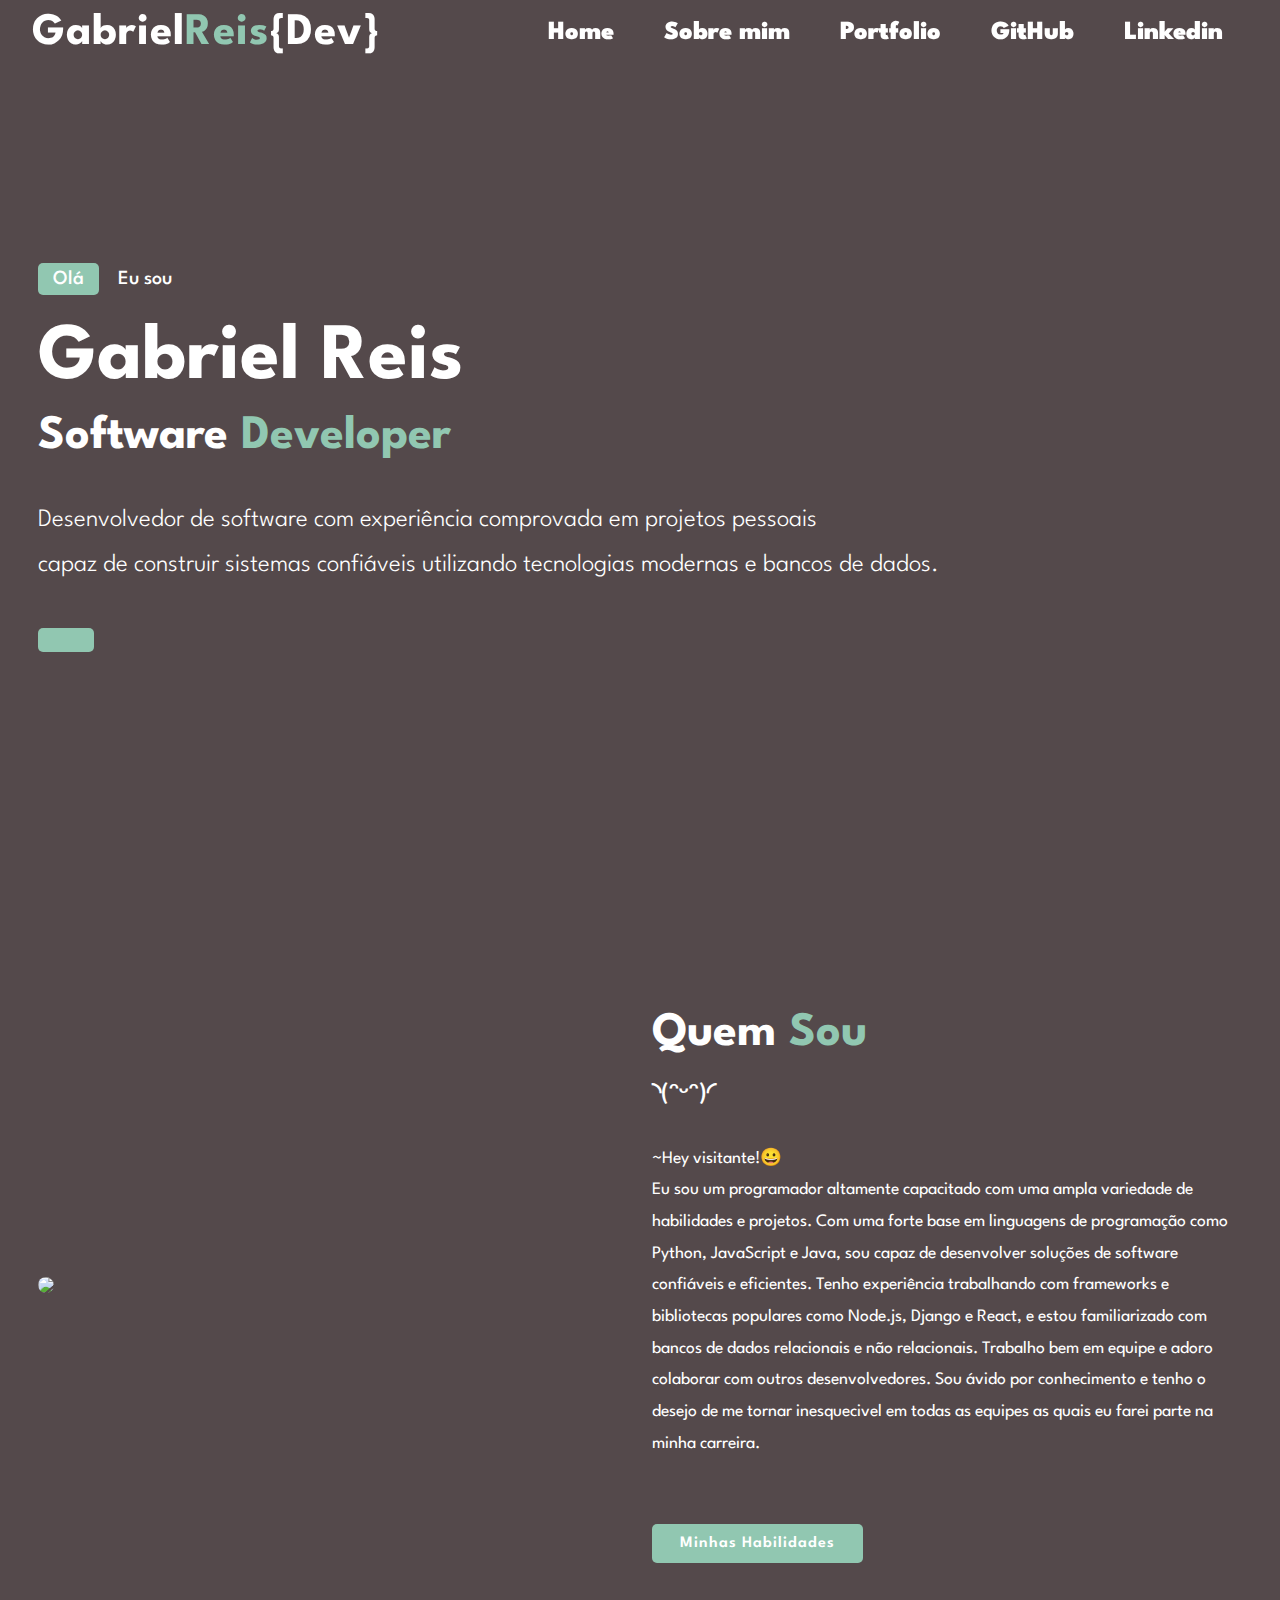
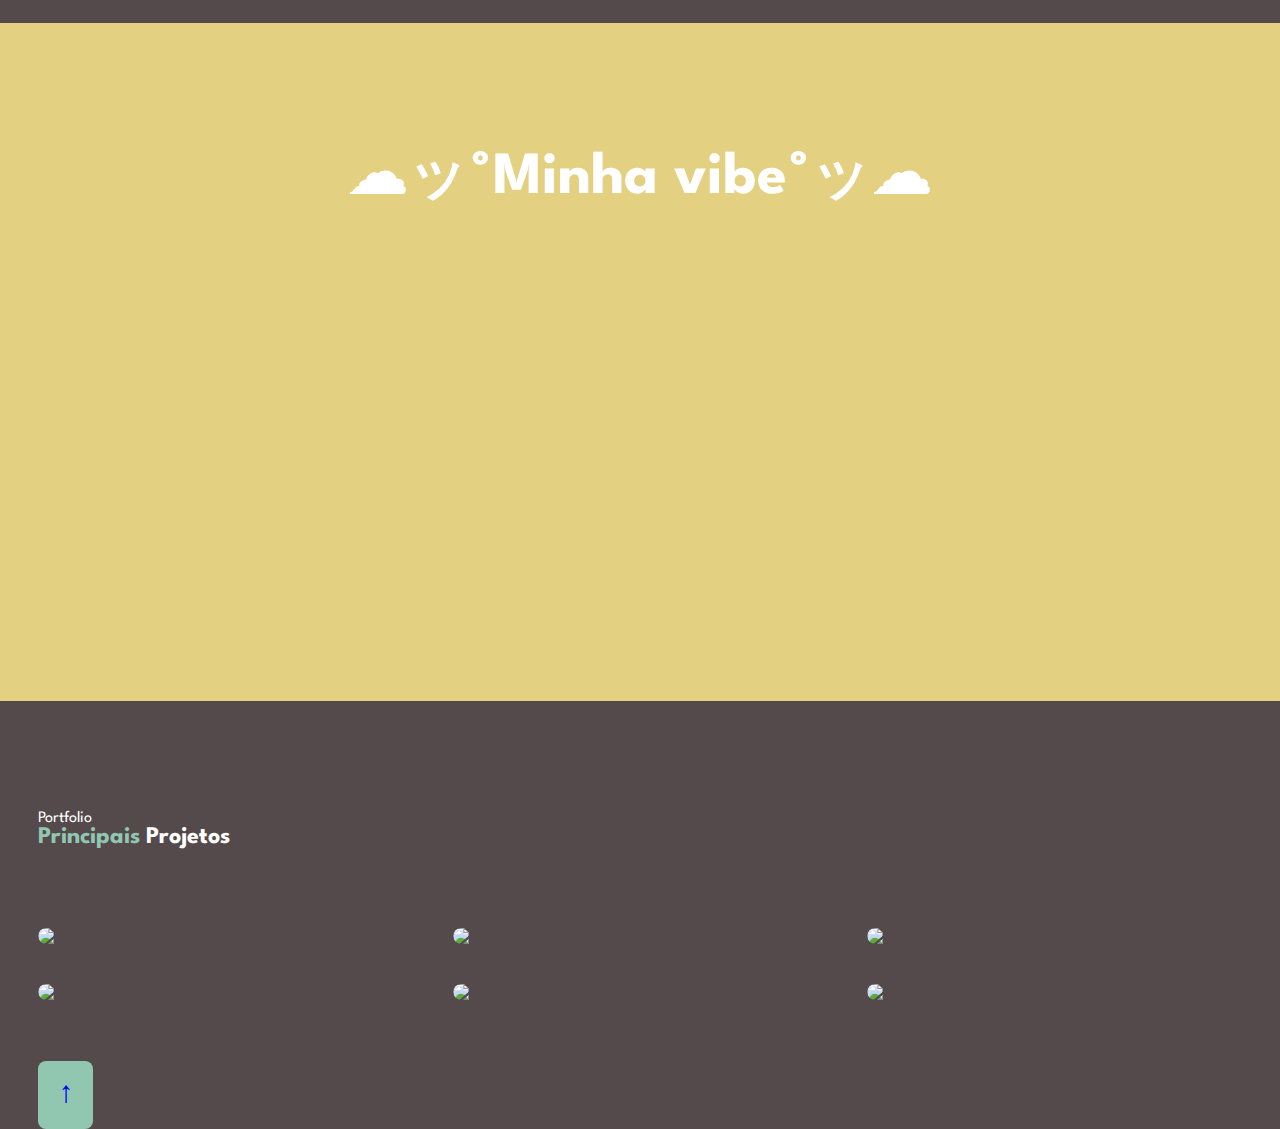
==== index.html @ d87831b2 "Mudança de estilo javascript.html" ====
<!DOCTYPE html>
<html>
<head>
	<meta charset="utf-8">
	<meta name="viewport" content="width=device-width, initial-scale=1">
	<title>Portfolio de Gabriel Reis</title>
	<link rel="stylesheet" type="text/css" href="css/style.css">



</head>
<body>
	<header>
		<a href="#" class="logo">Gabriel<span>Reis</span>{Dev}</a>

		<ul class="navlist">
			<li><a href="#home" class="active">Home</a></li>
			<li><a href="#about">Sobre mim</a></li>
			<li><a href="#portfolio">Portfolio</a></li>
			<li><a href="https://github.com/GabrielDeFaria">GitHub</a></li>
			<li><a href="https://www.linkedin.com/in/gabriel-reis-faria-0b0112243/">Linkedin</a></li>
		</ul>

		<div class="bx bx-menu" id="menu-icon">
			
		</div>
	</header>

	<section class="home" id="home">
		<div class="home-text">
			<div class="slide">
				<span class="one">Olá</span>
				<span class="two">Eu sou</span>
			</div>
			<h1>Gabriel Reis</h1>
			<h3>Software<span> Developer</span></h3>
			<p>Desenvolvedor de software com experiência comprovada em projetos pessoais<br>capaz de construir sistemas confiáveis utilizando tecnologias modernas e bancos de dados.</p>
			<div class="button">
				<h3 id="hora" class="btn" ></h3>
			</div>
		</div>
	</section>
	
	<section class="about" id="about">
		<div class="about-img">
			<img src="img/about.gif">
		</div>

		<div class="about-text">
			<h2>Quem<span> Sou</span></h2>
			<h4>◝(ᵔᵕᵔ)◜</h4>
			<p>~Hey visitante!😀<br>
				Eu sou um programador altamente capacitado com uma ampla variedade de habilidades e projetos. 
				Com uma forte base em linguagens de programação como Python, JavaScript e Java, sou capaz de desenvolver soluções de software confiáveis
			    e eficientes. Tenho experiência trabalhando com frameworks e bibliotecas populares como Node.js, Django e React, e estou familiarizado com bancos de dados relacionais e não relacionais.
				Trabalho bem em equipe e adoro colaborar com outros desenvolvedores.
				Sou ávido por conhecimento e tenho o desejo de me tornar inesquecivel em todas as equipes as quais eu farei parte na minha carreira.
			</p>
			<a href="#" class="btn">Minhas Habilidades</a>
		</div>
	</section>
	<section  class="LoFi">
		<h1 align="center">☁︎︎ッ˚Minha vibe˚ッ☁︎︎</h1>
		<p style="text-align: center;"><iframe width="600" height="420" src="https://www.youtube.com/embed/kgx4WGK0oNU" frameborder="0"></iframe></p>
	</section>
	<section class="portfolio" id="portfolio">
		<div class="main-text">
			<p>Portfolio</p>
			<h2><span>Principais</span> Projetos</h2>
		</div>

		<div class="portfolio-content">
			<div class="row">
				<img src="img/js.png">
				<div class="layer">
					<h5>JavaScript</h5>
					<p>Pequenos projetos em javascript.</p>
					<a href="javascript.html"><i class='bx bx-link-external' >👆</i></a>
				</div>
			</div>

			<div class="row">
				<img src="img/portfolio.jpg">
				<div class="layer">
					<h5> </h5>
					<p> </p>
					<a href="#"><i class='bx bx-link-external' >👆</i></a>
				</div>
			</div>

			<div class="row">
				<img src="img/portfolio.jpg">
				<div class="layer">
					<h5> </h5>
					<p> </p>
					<a href="#"><i class='bx bx-link-external' >👆</i></a>
				</div>
			</div>

			<div class="row">
				<img src="img/portfolio.jpg">
				<div class="layer">
					<h5></h5>
					<p> </p>
					<a href="#"><i class='bx bx-link-external' >👆</i></a>
				</div>
			</div>

			<div class="row">
				<img src="img/portfolio.jpg">
				<div class="layer">
					<h5> </h5>
					<p> </p>
					<a href="#"><i class='bx bx-link-external' >👆</i></a>
				</div>
			</div>

			<div class="row">
				<img src="img/portfolio.jpg">
				<div class="layer">
					<h5> </h5>
					<p> </p>
					<a href="#"><i class='bx bx-link-external' >👆</i></a>
				</div>
			</div>

		</div>
	</section>
	<section class="end">
		<div class="top">
			<a href="#home"><i class='bx bx-up-arrow-alt' >↑</i></a>
		</div>
	</section>

	<script type="text/javascript" src="js/script.js"></script>

</body>
</html>
---- css/style.css ----
@import url('https://fonts.googleapis.com/css2?family=League+Spartan&display=swap');
*
{
	padding: 0;
	margin: 0;
	box-sizing: border-box;
	font-family: 'League Spartan', sans-serif;
	text-decoration: none;
	list-style: none;
	scroll-behavior: smooth;
}
:root{
	--bg-color: #54494B;
	--second-bg-color: #E3D081;
	--text-color: rgb(255, 255, 255);
	--second-color: #fff;
	--main-color: #91C7B1;
	--big-font: 5rem;
	--h2-font: 3rem;
	--p-font: 1.1rem;
}
body{
	background: var(--bg-color);
	color: var(--text-color);
}
header{
	position: fixed;
	width: 100%;
	top: 0;
	right: 0;
	z-index: 1000;
	display: flex;
	align-items: center;
	justify-content: space-between;
	background: transparent;
	padding: 22px 15%;
	border-bottom: 1px solid transparent;
	transition: all .45s ease;
}
.logo{
	color: var(--text-color);
	font-size: 45px;
	font-weight: 700;
	letter-spacing: 1px;
}
span{
	color: var(--main-color);
}
.navlist{
	display: flex;
}
.navlist a{
	color: var(--second-color);
	font-size: 26px;
	font-weight: 900;
	margin: 0 25px;
	transition: all .45s ease;
}
.navlist a:hover{
	color: var(--main-color);
}
#menu-icon{
	font-size: 30px;
	color: var(--text-color);
	z-index: 10001;
	cursor: pointer;
	margin-left: 25px;
	display: none;
}

section{
	padding: 160px 15% 120px;
}
.home{
	position: relative;
	height: 100vh;
	width: 100%;
	background-image: url(../img/background.gif);
	background-size: cover;
	background-repeat: no-repeat;
	background-position:center;
	display: flex;
	align-items: center;
	justify-content: flex-start;
}
.slide{
	margin-bottom: 20px;
}
.one{
	display: inline-block;
	margin-right: 15px;
	height: 32px;
	padding: 0 15px;
	line-height: 32px;
	font-size: 20px;
	font-weight: 500;
	border-radius: 5px;
	background: var(--main-color);
	color: var(--text-color);
}
.two{
	display: inline-block;
	color: var(--second-color);
	font-size: 20px;
	font-weight: 500;
}
.home-text h1{
	font-size: var(--big-font);
	font-weight: 700;
	color: var(--text-color);
	line-height: 1.1;
	margin: 0 0 8px;
}
.home-text h3{
	color: var(--text-color);
	margin: 0 0 35px;
	font-size: 3rem;
	font-weight: 700;
	line-height: 1.1;
}
.home-text p{
	color: var(--second-color);
	font-size:25px;
	font-weight: 300;
	line-height: 1.8;
	margin-bottom: 40px;
}
.button{
	display: inline-flex;
	align-items: center;
	justify-content: center;
}
.btn{
	display: inline-block;
	padding: 12px 28px;
	background: var(--main-color);
	border-radius: 5px;
	color: var(--text-color);
	font-size: 1rem;
	letter-spacing: 1px;
	font-weight: 600;
	transition: all .45s ease;
}
.btn:hover{
	transform: scale(0.9);
}

header.sticky{
	background: var(--bg-color);
	border-bottom: 1px solid #ffffff1a;
	padding: 12px 15%;
}

.about{
	display: grid;
	grid-template-columns: repeat(2, 1fr);
	align-items: center;
	gap: 1.5rem;
}
.about-img img{
	max-width: 530px;
	height: auto;
	width: 100%;
	border-radius: 8px;
}
.about-text h2{
	font-size: var(--h2-font);
	line-height: 1;
}
.about-text h4{
	font-size: 24px;
	font-weight: 600;
	color: var(--text-color);
	line-height: 1.7;
	margin: 15px 0 30px;
}
.about-text p{
	color: var(--second-color);
	font-size: var(--p-font);
	line-height: 1.8;
	margin-bottom: 4rem;
}

.LoFi{
	background: var(--second-bg-color);
	font-size: 30px;
}
.portfolio-content{
	display: grid;
	grid-template-columns: repeat(auto-fit, minmax(350px, auto));
	align-items: center;
	gap: 2.5rem;
	margin-top: 5rem;
}
.row{
	position: relative;
	overflow: hidden;
	border-radius: 8px;
	cursor: pointer;
}
.row img{
	width: 100%;
	border-radius: 8px;
	display: block;
	transition: transform 0.5s;
}
.layer{
	width: 100%;
	height: 0;
	background: linear-gradient(rgba(0,0,0,0.1), #91C7B1);
	position: absolute;
	border-radius: 8px;
	left: 0;
	bottom: 0;
	overflow: hidden;
	display: flex;
	flex-direction: column;
	align-items: center;
	justify-content: center;
	text-align: center;
	padding: 0 40px;
	transition: height 0.5s;
}
.layer h5{
	font-size: 20px;
	font-weight: 600;
	margin-bottom: 15px;
}
.layer p{
	color: var(--second-color);
	font-size: 1rem;
	line-height: 1.8;
}
.layer i{
	color: var(--main-color);
	margin-top: 20px;
	font-size: 20px;
	background: var(--text-color);
	width: 60px;
	height: 60px;
	display: flex;
	align-items: center;
	justify-content: center;
	border-radius: 50%;
}
.row:hover img{
	transform: scale(1.1);
}
.row:hover .layer{
	height: 100%;
}

.end{
	padding: 20px 15%;
	display: flex;
	flex-wrap: wrap;
	align-items: center;
	justify-content: space-between;
	gap: 2rem;
	background: var(--bg-color);
}
.top i{
	padding: 20px;
	border-radius: 8px;
	font-size: 30px;
	background: var(--main-color);
}


@media (max-width: 1480px){
	header{
		padding: 12px 2.5%;
		transition: .1s;
	}
	header.sticky{
		padding: 10px 2.5%;
		transition: .1s;;
	}
	section{
		padding: 110px 3% 60px;
	}
	.end{
		padding: 15px 3%;
	}
}

@media (max-width: 1100px){
	:root{
		--big-font: 4rem;
	  --h2-font: 2.5rem;
	  --p-font: 1rem;
	  transition: .1s;
	}
	.home-text h3{
		font-size: 2.5rem;
	}
	.home{
		height: 87vh;
	}
}

@media (max-width: 920px){
	.about{
		grid-template-columns: 1fr;
	}
	.about-img{
		text-align: center;
		order: 2;
	}
	.about-img img{
		width: 100%;
		height: auto;
		max-width: 100%;
	}
}

@media (max-width: 840px){
	#menu-icon{
		display: block;
	}
	.navlist{
		position: absolute;
		top: -1000px;
		right: 0;
		left: 0;
		display: flex;
		flex-direction: column;
		background: var(--bg-color);
		text-align: left;
		transition: all .45s ease;
	}
	.navlist a{
		display: block;
		margin: 17px;
		font-size: 20px;
		transition: all .45s ease;
		color: var(--text-color);
	}
	.navlist a:hover{
		color: var(--main-color);
	}
	.navlist a.active{
		color: var(--text-color);
	}
	.navlist.open{
		top: 100%;
	}
}
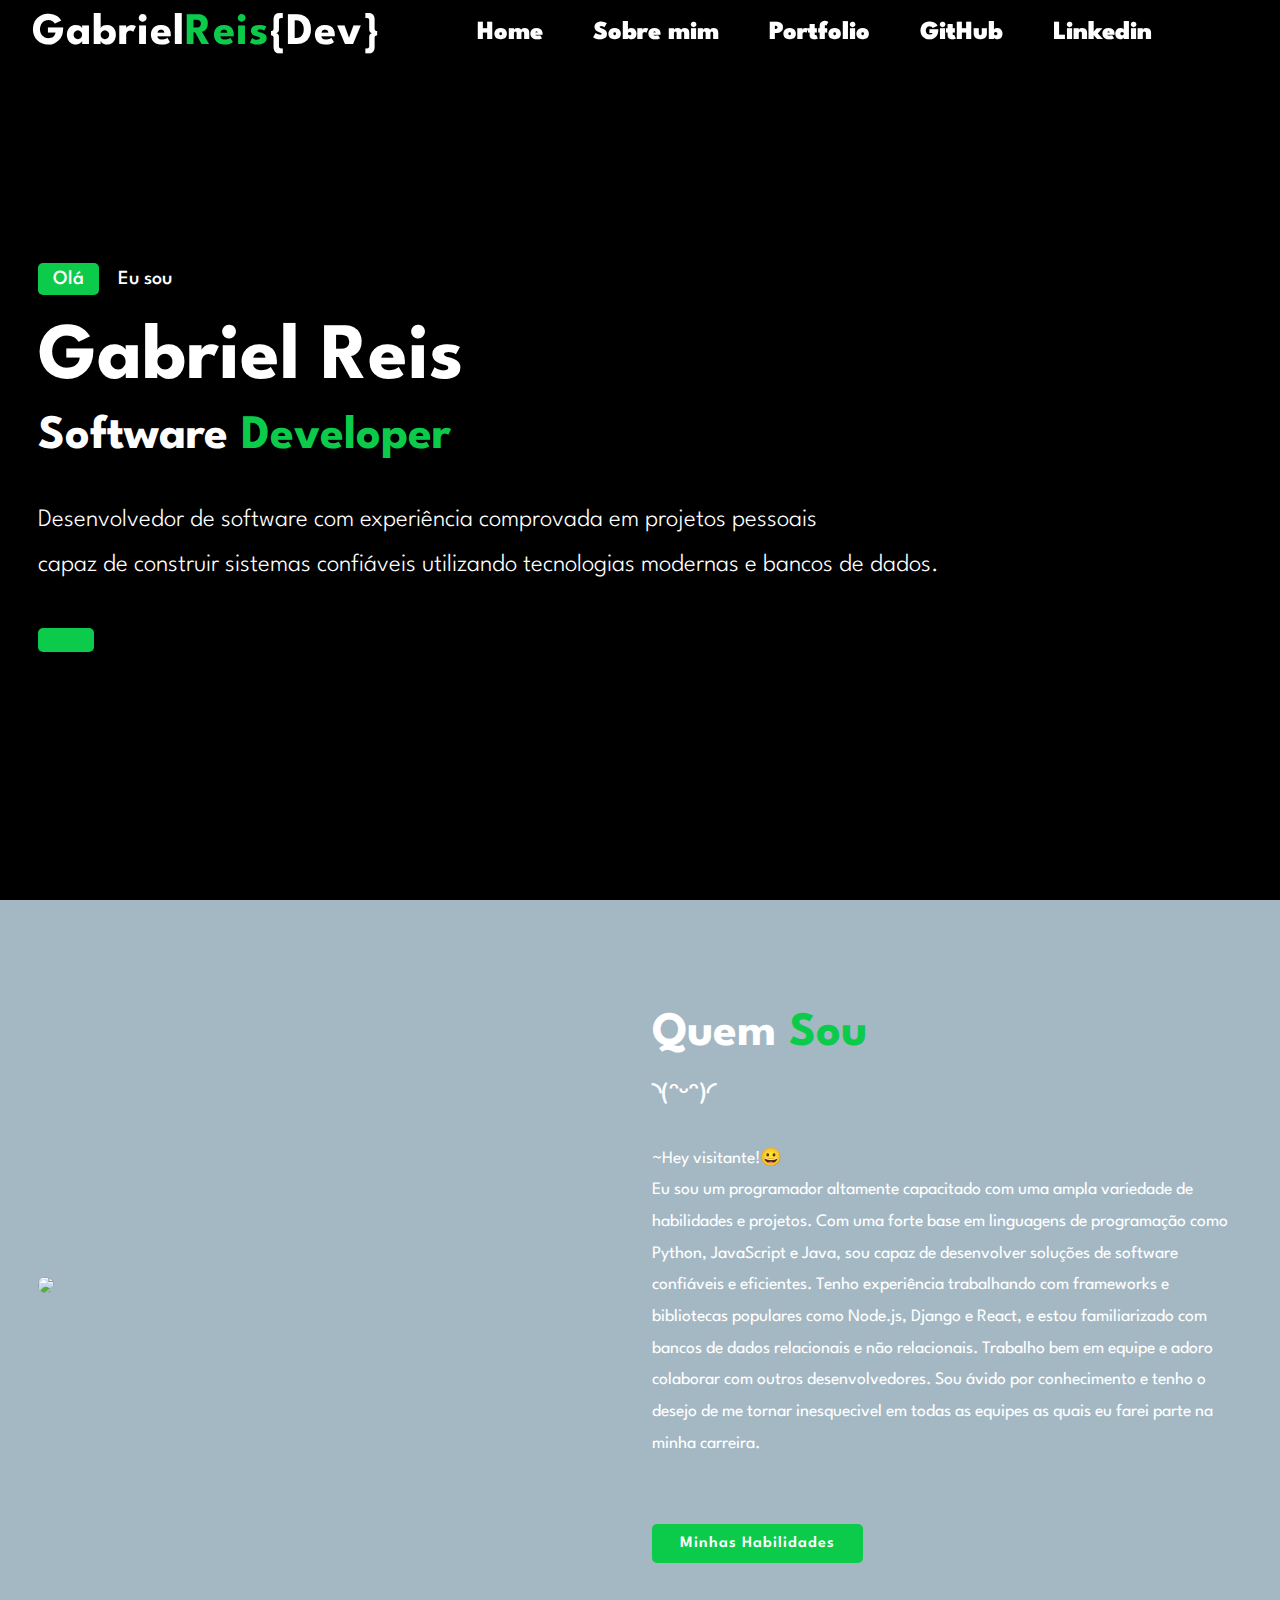
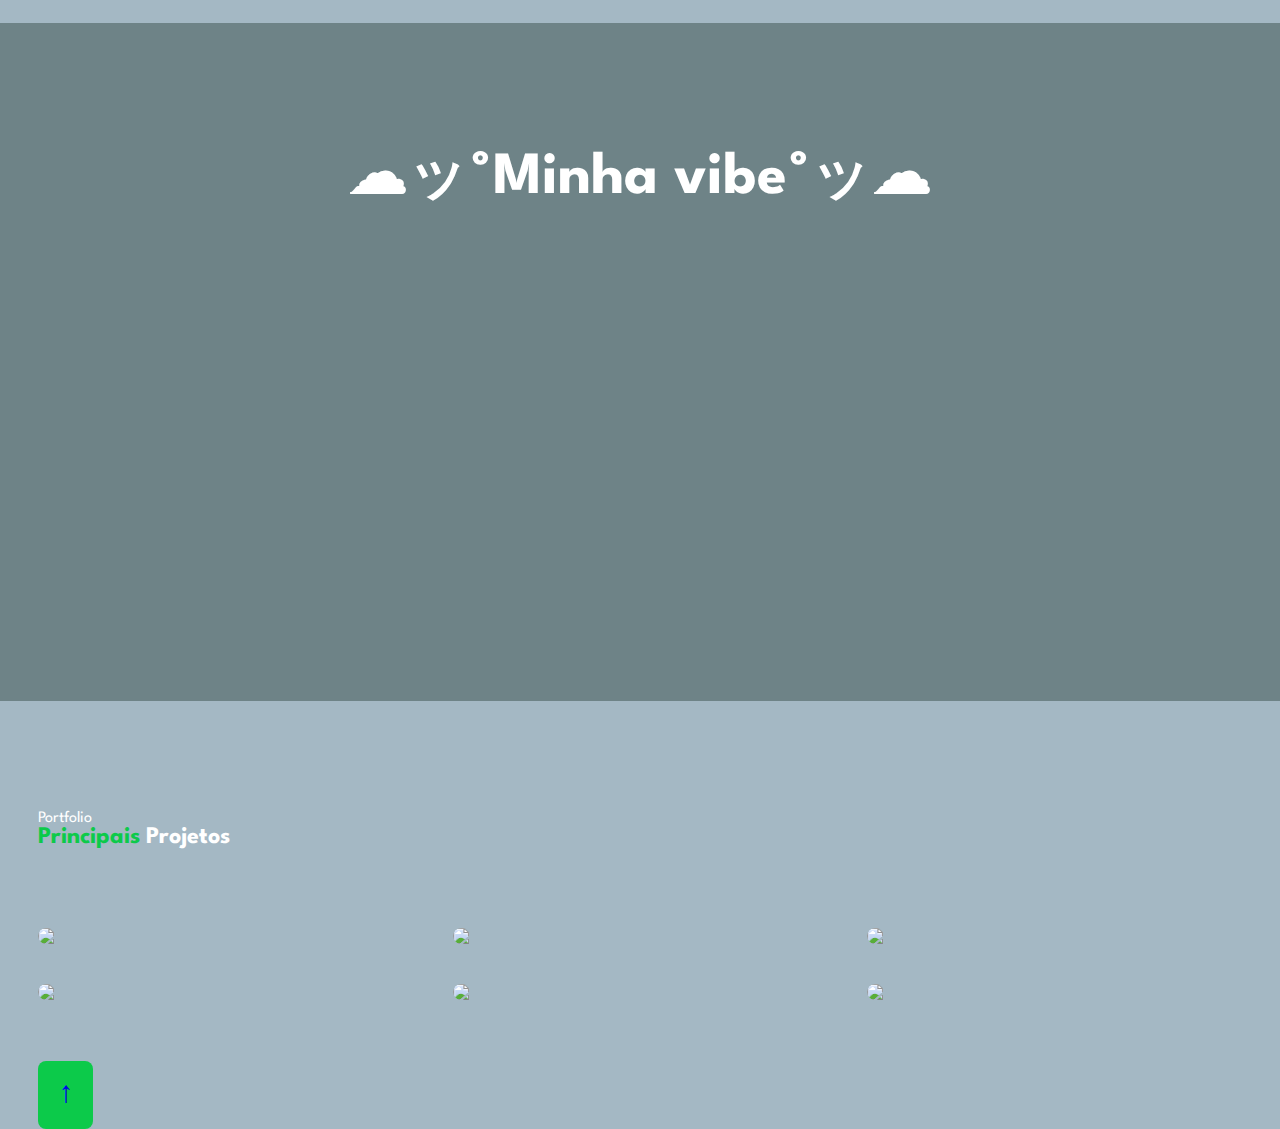
==== commit 474c8037: "mudança cores e banner" ====
--- a/index.html
+++ b/index.html
@@ -21,7 +21,7 @@
 			<li><a href="https://www.linkedin.com/in/gabriel-reis-faria-0b0112243/">Linkedin</a></li>
 		</ul>
 
-		<div class="bx bx-menu" id="menu-icon">
+		<div class="" id="menu-icon">
 			
 		</div>
 	</header>
@@ -56,7 +56,7 @@
 				Trabalho bem em equipe e adoro colaborar com outros desenvolvedores.
 				Sou ávido por conhecimento e tenho o desejo de me tornar inesquecivel em todas as equipes as quais eu farei parte na minha carreira.
 			</p>
-			<a href="#" class="btn">Minhas Habilidades</a>
+			<a class="btn" href="habilidades.html" target="_blank">Minhas Habilidades</a>
 		</div>
 	</section>
 	<section  class="LoFi">
--- a/css/style.css
+++ b/css/style.css
@@ -10,11 +10,11 @@
 	scroll-behavior: smooth;
 }
 :root{
-	--bg-color: #54494B;
-	--second-bg-color: #E3D081;
+	--bg-color: #A4B8C4;
+	--second-bg-color: #6E8387;
 	--text-color: rgb(255, 255, 255);
 	--second-color: #fff;
-	--main-color: #91C7B1;
+	--main-color: #0CCA4A;
 	--big-font: 5rem;
 	--h2-font: 3rem;
 	--p-font: 1.1rem;
@@ -59,14 +59,7 @@
 .navlist a:hover{
 	color: var(--main-color);
 }
-#menu-icon{
-	font-size: 30px;
-	color: var(--text-color);
-	z-index: 10001;
-	cursor: pointer;
-	margin-left: 25px;
-	display: none;
-}
+
 
 section{
 	padding: 160px 15% 120px;
@@ -75,7 +68,7 @@
 	position: relative;
 	height: 100vh;
 	width: 100%;
-	background-image: url(../img/background.gif);
+	background-image: url(../img/background.jpg);
 	background-size: cover;
 	background-repeat: no-repeat;
 	background-position:center;
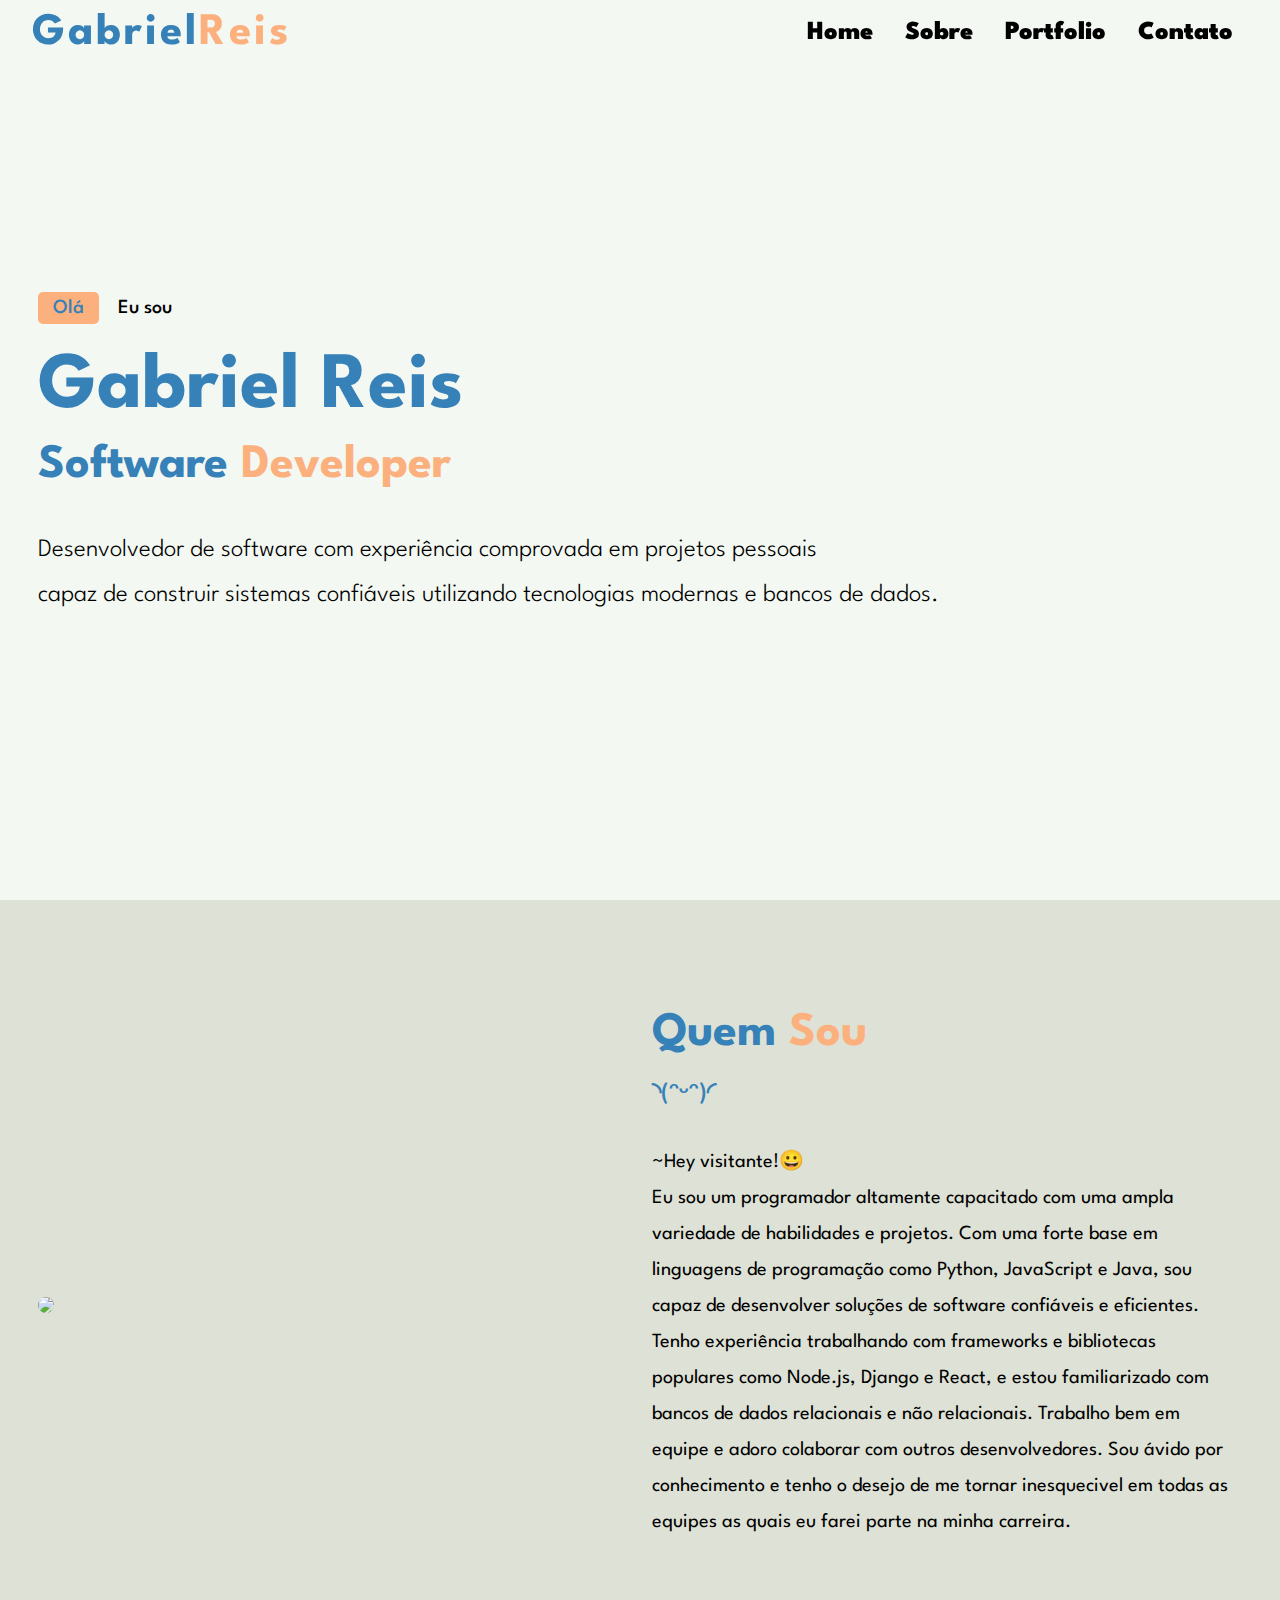
==== commit b076a24a: "limpeza visual" ====
--- a/index.html
+++ b/index.html
@@ -3,7 +3,7 @@
 <head>
 	<meta charset="utf-8">
 	<meta name="viewport" content="width=device-width, initial-scale=1">
-	<title>Portfolio de Gabriel Reis</title>
+	<title>Gabriel</title>
 	<link rel="stylesheet" type="text/css" href="css/style.css">
 
 
@@ -11,14 +11,13 @@
 </head>
 <body>
 	<header>
-		<a href="#" class="logo">Gabriel<span>Reis</span>{Dev}</a>
+		<a href="#" class="logo">Gabriel<span>Reis</span></a>
 
 		<ul class="navlist">
 			<li><a href="#home" class="active">Home</a></li>
-			<li><a href="#about">Sobre mim</a></li>
+			<li><a href="#about">Sobre</a></li>
 			<li><a href="#portfolio">Portfolio</a></li>
-			<li><a href="https://github.com/GabrielDeFaria">GitHub</a></li>
-			<li><a href="https://www.linkedin.com/in/gabriel-reis-faria-0b0112243/">Linkedin</a></li>
+			<li><a href="#contato">Contato</a></li>
 		</ul>
 
 		<div class="" id="menu-icon">
@@ -35,9 +34,6 @@
 			<h1>Gabriel Reis</h1>
 			<h3>Software<span> Developer</span></h3>
 			<p>Desenvolvedor de software com experiência comprovada em projetos pessoais<br>capaz de construir sistemas confiáveis utilizando tecnologias modernas e bancos de dados.</p>
-			<div class="button">
-				<h3 id="hora" class="btn" ></h3>
-			</div>
 		</div>
 	</section>
 	
@@ -56,82 +52,13 @@
 				Trabalho bem em equipe e adoro colaborar com outros desenvolvedores.
 				Sou ávido por conhecimento e tenho o desejo de me tornar inesquecivel em todas as equipes as quais eu farei parte na minha carreira.
 			</p>
-			<a class="btn" href="habilidades.html" target="_blank">Minhas Habilidades</a>
 		</div>
 	</section>
-	<section  class="LoFi">
-		<h1 align="center">☁︎︎ッ˚Minha vibe˚ッ☁︎︎</h1>
-		<p style="text-align: center;"><iframe width="600" height="420" src="https://www.youtube.com/embed/kgx4WGK0oNU" frameborder="0"></iframe></p>
-	</section>
-	<section class="portfolio" id="portfolio">
-		<div class="main-text">
-			<p>Portfolio</p>
-			<h2><span>Principais</span> Projetos</h2>
-		</div>
-
-		<div class="portfolio-content">
-			<div class="row">
-				<img src="img/js.png">
-				<div class="layer">
-					<h5>JavaScript</h5>
-					<p>Pequenos projetos em javascript.</p>
-					<a href="javascript.html"><i class='bx bx-link-external' >👆</i></a>
-				</div>
-			</div>
-
-			<div class="row">
-				<img src="img/portfolio.jpg">
-				<div class="layer">
-					<h5> </h5>
-					<p> </p>
-					<a href="#"><i class='bx bx-link-external' >👆</i></a>
-				</div>
-			</div>
-
-			<div class="row">
-				<img src="img/portfolio.jpg">
-				<div class="layer">
-					<h5> </h5>
-					<p> </p>
-					<a href="#"><i class='bx bx-link-external' >👆</i></a>
-				</div>
-			</div>
-
-			<div class="row">
-				<img src="img/portfolio.jpg">
-				<div class="layer">
-					<h5></h5>
-					<p> </p>
-					<a href="#"><i class='bx bx-link-external' >👆</i></a>
-				</div>
-			</div>
-
-			<div class="row">
-				<img src="img/portfolio.jpg">
-				<div class="layer">
-					<h5> </h5>
-					<p> </p>
-					<a href="#"><i class='bx bx-link-external' >👆</i></a>
-				</div>
-			</div>
-
-			<div class="row">
-				<img src="img/portfolio.jpg">
-				<div class="layer">
-					<h5> </h5>
-					<p> </p>
-					<a href="#"><i class='bx bx-link-external' >👆</i></a>
-				</div>
-			</div>
-
+	<section id="portfolio">
+		<div class="port">
+		
 		</div>
 	</section>
-	<section class="end">
-		<div class="top">
-			<a href="#home"><i class='bx bx-up-arrow-alt' >↑</i></a>
-		</div>
-	</section>
-
 	<script type="text/javascript" src="js/script.js"></script>
 
 </body>
--- a/css/style.css
+++ b/css/style.css
@@ -10,14 +10,14 @@
 	scroll-behavior: smooth;
 }
 :root{
-	--bg-color: #A4B8C4;
-	--second-bg-color: #6E8387;
-	--text-color: rgb(255, 255, 255);
-	--second-color: #fff;
-	--main-color: #0CCA4A;
-	--big-font: 5rem;
-	--h2-font: 3rem;
-	--p-font: 1.1rem;
+	--bg-color: #DEE2D6;
+	--second-bg-color: gray;
+	--text-color: #3581B8;
+	--second-color: black;
+	--main-color: #FCB07E;
+	--big-font: 80px;
+	--h2-font: 48px;
+	--p-font: 20px;
 }
 body{
 	background: var(--bg-color);
@@ -33,7 +33,7 @@
 	align-items: center;
 	justify-content: space-between;
 	background: transparent;
-	padding: 22px 15%;
+	padding: 26px 15%;
 	border-bottom: 1px solid transparent;
 	transition: all .45s ease;
 }
@@ -41,25 +41,25 @@
 	color: var(--text-color);
 	font-size: 45px;
 	font-weight: 700;
-	letter-spacing: 1px;
+	letter-spacing: 3px;
 }
 span{
 	color: var(--main-color);
 }
 .navlist{
 	display: flex;
+	padding-left: 500px;
 }
 .navlist a{
 	color: var(--second-color);
 	font-size: 26px;
 	font-weight: 900;
-	margin: 0 25px;
+	margin: 0 16px;
 	transition: all .45s ease;
 }
 .navlist a:hover{
 	color: var(--main-color);
 }
-
 
 section{
 	padding: 160px 15% 120px;
@@ -68,7 +68,7 @@
 	position: relative;
 	height: 100vh;
 	width: 100%;
-	background-image: url(../img/background.jpg);
+	background-image: url(../img/fundo.jpg);
 	background-size: cover;
 	background-repeat: no-repeat;
 	background-position:center;
@@ -118,25 +118,6 @@
 	line-height: 1.8;
 	margin-bottom: 40px;
 }
-.button{
-	display: inline-flex;
-	align-items: center;
-	justify-content: center;
-}
-.btn{
-	display: inline-block;
-	padding: 12px 28px;
-	background: var(--main-color);
-	border-radius: 5px;
-	color: var(--text-color);
-	font-size: 1rem;
-	letter-spacing: 1px;
-	font-weight: 600;
-	transition: all .45s ease;
-}
-.btn:hover{
-	transform: scale(0.9);
-}
 
 header.sticky{
 	background: var(--bg-color);
@@ -174,75 +155,6 @@
 	margin-bottom: 4rem;
 }
 
-.LoFi{
-	background: var(--second-bg-color);
-	font-size: 30px;
-}
-.portfolio-content{
-	display: grid;
-	grid-template-columns: repeat(auto-fit, minmax(350px, auto));
-	align-items: center;
-	gap: 2.5rem;
-	margin-top: 5rem;
-}
-.row{
-	position: relative;
-	overflow: hidden;
-	border-radius: 8px;
-	cursor: pointer;
-}
-.row img{
-	width: 100%;
-	border-radius: 8px;
-	display: block;
-	transition: transform 0.5s;
-}
-.layer{
-	width: 100%;
-	height: 0;
-	background: linear-gradient(rgba(0,0,0,0.1), #91C7B1);
-	position: absolute;
-	border-radius: 8px;
-	left: 0;
-	bottom: 0;
-	overflow: hidden;
-	display: flex;
-	flex-direction: column;
-	align-items: center;
-	justify-content: center;
-	text-align: center;
-	padding: 0 40px;
-	transition: height 0.5s;
-}
-.layer h5{
-	font-size: 20px;
-	font-weight: 600;
-	margin-bottom: 15px;
-}
-.layer p{
-	color: var(--second-color);
-	font-size: 1rem;
-	line-height: 1.8;
-}
-.layer i{
-	color: var(--main-color);
-	margin-top: 20px;
-	font-size: 20px;
-	background: var(--text-color);
-	width: 60px;
-	height: 60px;
-	display: flex;
-	align-items: center;
-	justify-content: center;
-	border-radius: 50%;
-}
-.row:hover img{
-	transform: scale(1.1);
-}
-.row:hover .layer{
-	height: 100%;
-}
-
 .end{
 	padding: 20px 15%;
 	display: flex;
@@ -258,7 +170,9 @@
 	font-size: 30px;
 	background: var(--main-color);
 }
-
+.port{
+	background: var(--main-color)
+}
 
 @media (max-width: 1480px){
 	header{
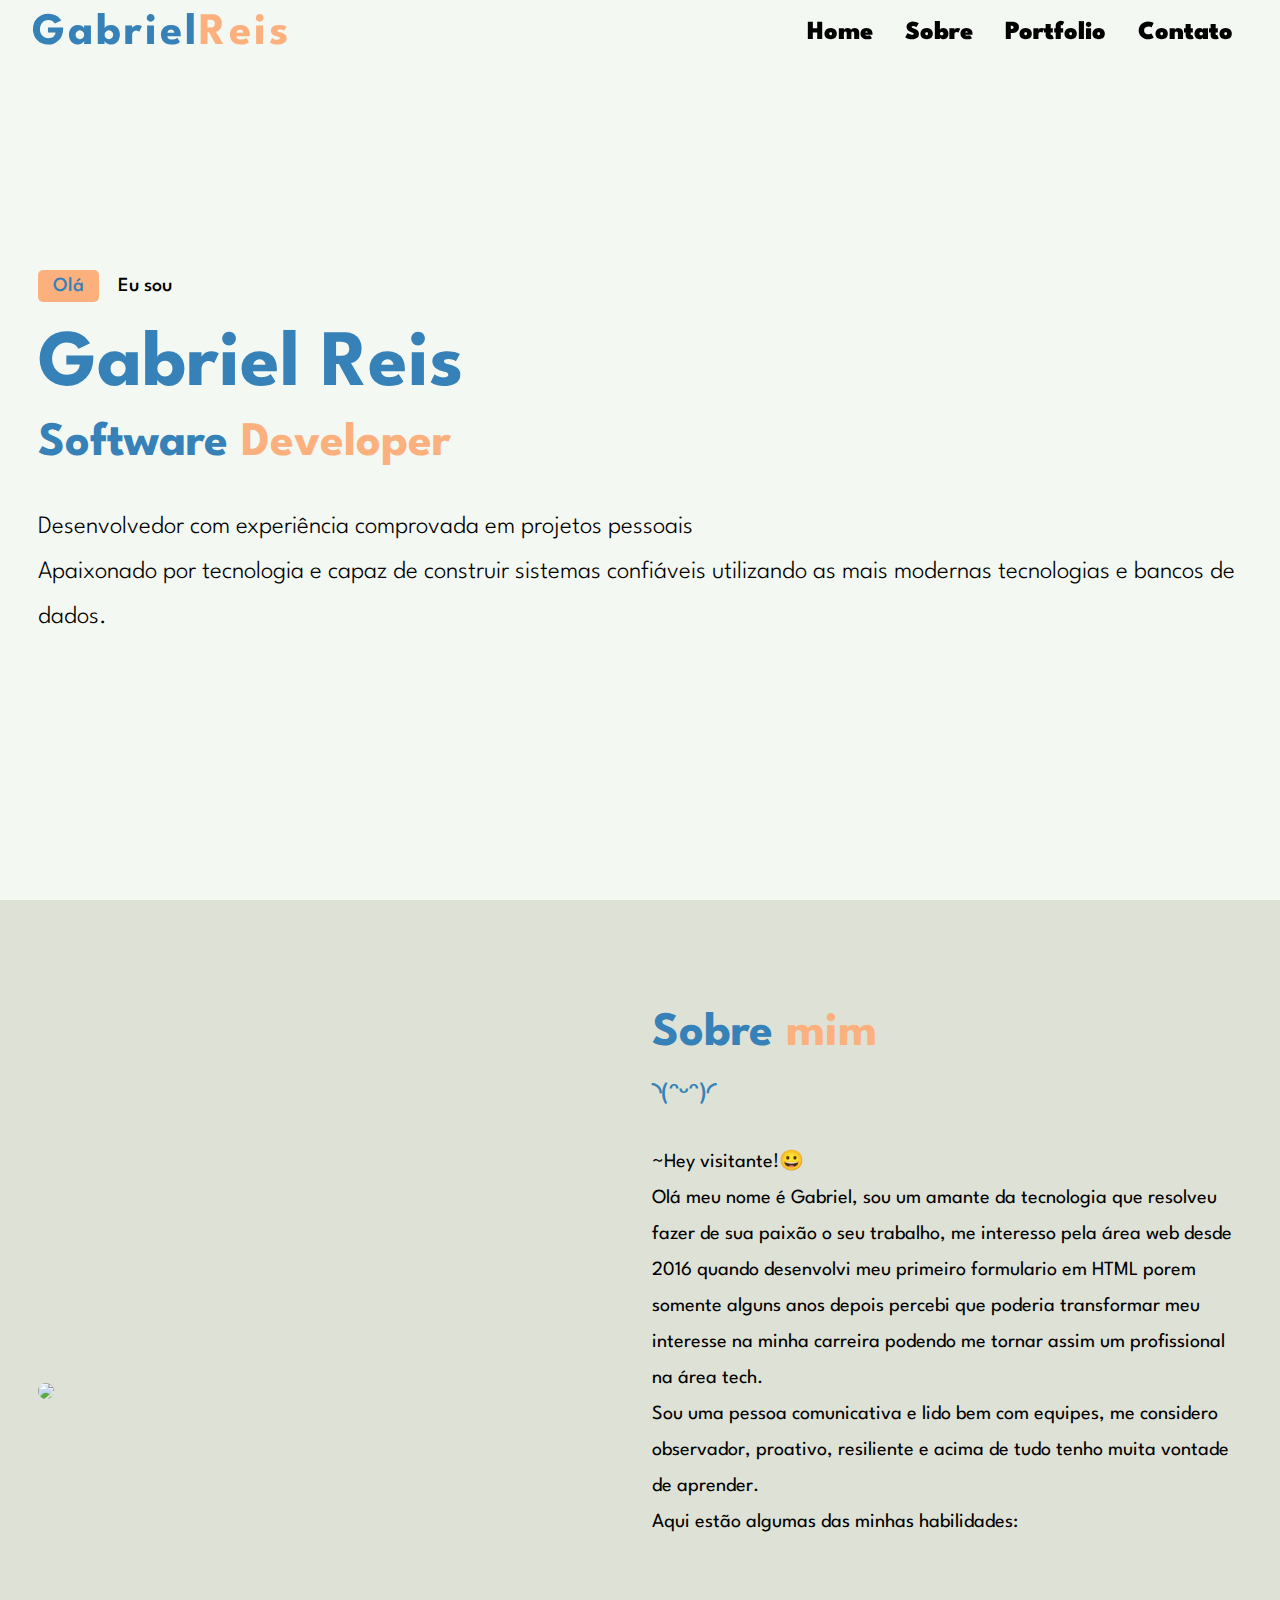
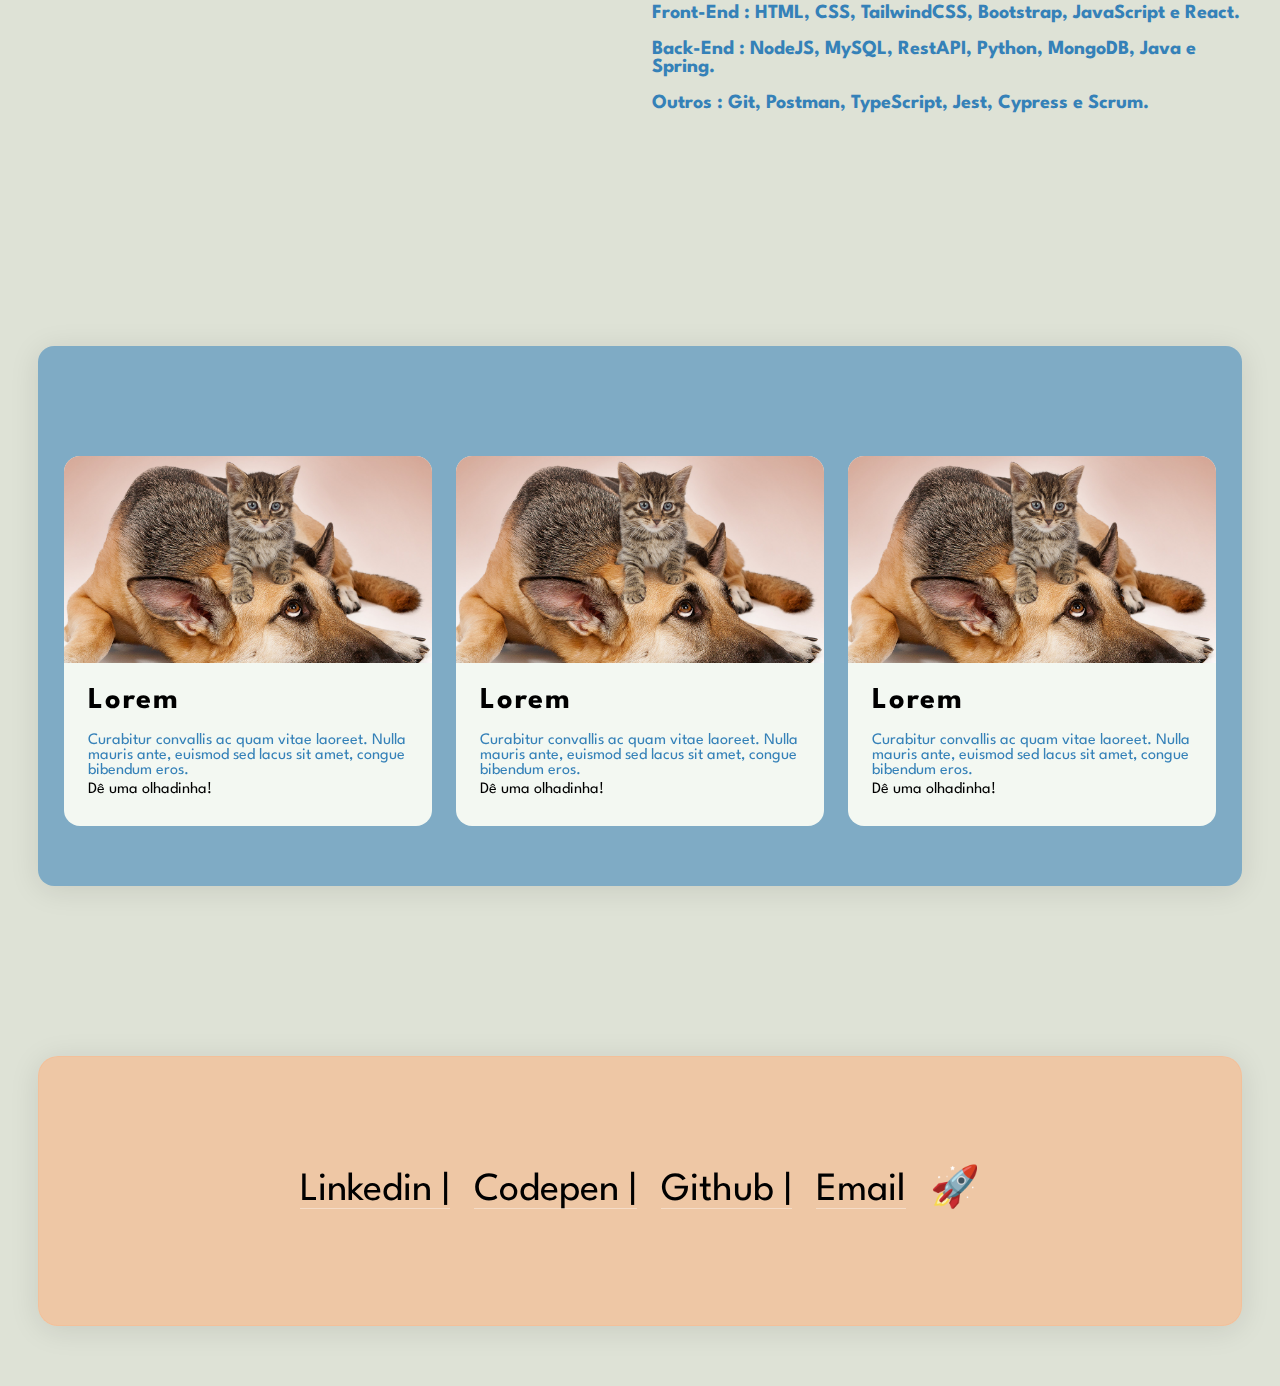
==== commit f4c55406: "adição da section portfolio e contato." ====
--- a/index.html
+++ b/index.html
@@ -1,65 +1,154 @@
 <!DOCTYPE html>
 <html>
+
 <head>
 	<meta charset="utf-8">
 	<meta name="viewport" content="width=device-width, initial-scale=1">
-	<title>Gabriel</title>
+	<title>Gabriel Reis</title>
 	<link rel="stylesheet" type="text/css" href="css/style.css">
+</head>
 
-
-
-</head>
 <body>
 	<header>
 		<a href="#" class="logo">Gabriel<span>Reis</span></a>
 
 		<ul class="navlist">
 			<li><a href="#home" class="active">Home</a></li>
-			<li><a href="#about">Sobre</a></li>
+			<li><a href="#sobre">Sobre</a></li>
 			<li><a href="#portfolio">Portfolio</a></li>
 			<li><a href="#contato">Contato</a></li>
 		</ul>
-
 		<div class="" id="menu-icon">
-			
 		</div>
 	</header>
-
 	<section class="home" id="home">
-		<div class="home-text">
+		<div class="home-texto">
 			<div class="slide">
-				<span class="one">Olá</span>
-				<span class="two">Eu sou</span>
+				<span class="um">Olá</span>
+				<span class="dois">Eu sou</span>
 			</div>
 			<h1>Gabriel Reis</h1>
 			<h3>Software<span> Developer</span></h3>
-			<p>Desenvolvedor de software com experiência comprovada em projetos pessoais<br>capaz de construir sistemas confiáveis utilizando tecnologias modernas e bancos de dados.</p>
+			<p>Desenvolvedor com experiência comprovada em projetos pessoais<br>Apaixonado por tecnologia e capaz de
+				construir sistemas confiáveis utilizando as mais modernas tecnologias e bancos de dados.</p>
 		</div>
 	</section>
-	
-	<section class="about" id="about">
-		<div class="about-img">
+	<section class="sobre" id="sobre">
+		<div class="sobre-img">
 			<img src="img/about.gif">
 		</div>
-
-		<div class="about-text">
-			<h2>Quem<span> Sou</span></h2>
+		<div class="sobre-texto">
+			<h2>Sobre<span> mim</span></h2>
 			<h4>◝(ᵔᵕᵔ)◜</h4>
 			<p>~Hey visitante!😀<br>
-				Eu sou um programador altamente capacitado com uma ampla variedade de habilidades e projetos. 
-				Com uma forte base em linguagens de programação como Python, JavaScript e Java, sou capaz de desenvolver soluções de software confiáveis
-			    e eficientes. Tenho experiência trabalhando com frameworks e bibliotecas populares como Node.js, Django e React, e estou familiarizado com bancos de dados relacionais e não relacionais.
-				Trabalho bem em equipe e adoro colaborar com outros desenvolvedores.
-				Sou ávido por conhecimento e tenho o desejo de me tornar inesquecivel em todas as equipes as quais eu farei parte na minha carreira.
+				Olá meu nome é Gabriel, sou um amante da tecnologia que resolveu fazer de sua paixão o seu trabalho, me
+				interesso pela área web desde 2016 quando desenvolvi meu primeiro formulario em HTML porem somente
+				alguns anos depois percebi que poderia transformar meu interesse na minha carreira podendo me tornar
+				assim um profissional na área tech.<br>
+				Sou uma pessoa comunicativa e lido bem com equipes, me considero observador, proativo, resiliente e
+				acima de tudo tenho muita vontade de aprender.<br>
+				Aqui estão algumas das minhas habilidades:
+			<h5 class="skill">Front-End : HTML, CSS, TailwindCSS, Bootstrap, JavaScript e React.<br>
+				<br>
+				Back-End : NodeJS, MySQL, RestAPI, Python, MongoDB, Java e Spring.<br>
+				<br>
+				Outros : Git, Postman, TypeScript, Jest, Cypress e Scrum.
+			</h5>
+
 			</p>
 		</div>
 	</section>
 	<section id="portfolio">
 		<div class="port">
-		
+			<section class="articles">
+				<article>
+					<div class="article-wrapper">
+						<figure>
+							<img src="img/dogo.jpg" />
+						</figure>
+						<div class="article-body">
+							<h2>Lorem</h2>
+							<p>
+								Curabitur convallis ac quam vitae laoreet. Nulla mauris ante, euismod sed lacus sit
+								amet, congue bibendum eros.
+							</p>
+							<a href="#" class="read-more">
+								Dê uma olhadinha! <span class="sr-only">about this is some title</span>
+								<svg xmlns="http://www.w3.org/2000/svg" class="icon" viewBox="0 0 20 20"
+									fill="currentColor">
+									<path fill-rule="evenodd"
+										d="M12.293 5.293a1 1 0 011.414 0l4 4a1 1 0 010 1.414l-4 4a1 1 0 01-1.414-1.414L14.586 11H3a1 1 0 110-2h11.586l-2.293-2.293a1 1 0 010-1.414z"
+										clip-rule="evenodd" />
+								</svg>
+							</a>
+						</div>
+					</div>
+				</article>
+
+				<article>
+					<div class="article-wrapper">
+						<figure>
+							<img src="img/dogo.jpg" />
+						</figure>
+						<div class="article-body">
+							<h2>Lorem</h2>
+							<p>
+								Curabitur convallis ac quam vitae laoreet. Nulla mauris ante, euismod sed lacus sit
+								amet, congue bibendum eros.
+							</p>
+							<a href="#" class="read-more">
+								Dê uma olhadinha!<span class="sr-only">about this is some title</span>
+								<svg xmlns="http://www.w3.org/2000/svg" class="icon" viewBox="0 0 20 20"
+									fill="currentColor">
+									<path fill-rule="evenodd"
+										d="M12.293 5.293a1 1 0 011.414 0l4 4a1 1 0 010 1.414l-4 4a1 1 0 01-1.414-1.414L14.586 11H3a1 1 0 110-2h11.586l-2.293-2.293a1 1 0 010-1.414z"
+										clip-rule="evenodd" />
+								</svg>
+							</a>
+						</div>
+					</div>
+				</article>
+				<article>
+					<div class="article-wrapper">
+						<figure>
+							<img src="img/dogo.jpg" />
+						</figure>
+						<div class="article-body">
+							<h2>Lorem</h2>
+							<p>
+								Curabitur convallis ac quam vitae laoreet. Nulla mauris ante, euismod sed lacus sit
+								amet, congue bibendum eros.
+							</p>
+							<a href="#" class="read-more">
+								Dê uma olhadinha!<span class="sr-only">about this is some title</span>
+								<svg xmlns="http://www.w3.org/2000/svg" class="icon" viewBox="0 0 20 20"
+									fill="currentColor">
+									<path fill-rule="evenodd"
+										d="M12.293 5.293a1 1 0 011.414 0l4 4a1 1 0 010 1.414l-4 4a1 1 0 01-1.414-1.414L14.586 11H3a1 1 0 110-2h11.586l-2.293-2.293a1 1 0 010-1.414z"
+										clip-rule="evenodd" />
+								</svg>
+							</a>
+						</div>
+					</div>
+				</article>
+			</section>
+		</div>
+	</section>
+	<section id="contato">
+		<div class="foot">
+			<ul class="foot-ul">
+				<li><a class="foot-a" target="_blank"
+						href="https://www.linkedin.com/in/gabriel-reis-faria-0b0112243/">Linkedin |</a></li>
+				<li><a class="foot-a" target="_blank" href="https://codepen.io/GabrielDeFaria">Codepen |</a></li>
+				<li><a class="foot-a" target="_blank" href="https://github.com/GabrielDeFaria">Github |</a></li>
+				<li><a class="foot-a" target="_blank" href="mailto:gabrieldelfaria@hotmail.com">Email</a></li>
+				<li>
+					<p>🚀</p>
+				</li>
+			</ul>
 		</div>
 	</section>
 	<script type="text/javascript" src="js/script.js"></script>
+</body>
 
-</body>
 </html>--- a/css/style.css
+++ b/css/style.css
@@ -1,6 +1,6 @@
 @import url('https://fonts.googleapis.com/css2?family=League+Spartan&display=swap');
-*
-{
+
+* {
 	padding: 0;
 	margin: 0;
 	box-sizing: border-box;
@@ -9,7 +9,8 @@
 	list-style: none;
 	scroll-behavior: smooth;
 }
-:root{
+
+:root {
 	--bg-color: #DEE2D6;
 	--second-bg-color: gray;
 	--text-color: #3581B8;
@@ -19,11 +20,13 @@
 	--h2-font: 48px;
 	--p-font: 20px;
 }
-body{
+
+body {
 	background: var(--bg-color);
 	color: var(--text-color);
 }
-header{
+
+header {
 	position: fixed;
 	width: 100%;
 	top: 0;
@@ -37,49 +40,57 @@
 	border-bottom: 1px solid transparent;
 	transition: all .45s ease;
 }
-.logo{
+
+.logo {
 	color: var(--text-color);
 	font-size: 45px;
 	font-weight: 700;
 	letter-spacing: 3px;
 }
-span{
+
+span {
 	color: var(--main-color);
 }
-.navlist{
+
+.navlist {
 	display: flex;
 	padding-left: 500px;
 }
-.navlist a{
+
+.navlist a {
 	color: var(--second-color);
 	font-size: 26px;
 	font-weight: 900;
 	margin: 0 16px;
 	transition: all .45s ease;
 }
-.navlist a:hover{
+
+.navlist a:hover {
 	color: var(--main-color);
 }
 
-section{
+section {
 	padding: 160px 15% 120px;
 }
-.home{
+
+.home {
 	position: relative;
 	height: 100vh;
 	width: 100%;
 	background-image: url(../img/fundo.jpg);
 	background-size: cover;
 	background-repeat: no-repeat;
-	background-position:center;
+	background-position: center;
 	display: flex;
 	align-items: center;
 	justify-content: flex-start;
 }
-.slide{
+
+.slide {
 	margin-bottom: 20px;
 }
-.one{
+
+.um {
 	display: inline-block;
 	margin-right: 15px;
 	height: 32px;
@@ -91,71 +102,82 @@
 	background: var(--main-color);
 	color: var(--text-color);
 }
-.two{
+
+.dois {
 	display: inline-block;
 	color: var(--second-color);
 	font-size: 20px;
 	font-weight: 500;
 }
-.home-text h1{
+
+.home-texto h1 {
 	font-size: var(--big-font);
 	font-weight: 700;
 	color: var(--text-color);
 	line-height: 1.1;
 	margin: 0 0 8px;
 }
-.home-text h3{
+
+.home-texto h3 {
 	color: var(--text-color);
 	margin: 0 0 35px;
 	font-size: 3rem;
 	font-weight: 700;
 	line-height: 1.1;
 }
-.home-text p{
+
+.home-texto p {
 	color: var(--second-color);
-	font-size:25px;
+	font-size: 25px;
 	font-weight: 300;
 	line-height: 1.8;
 	margin-bottom: 40px;
 }
 
-header.sticky{
+header.sticky {
 	background: var(--bg-color);
 	border-bottom: 1px solid #ffffff1a;
 	padding: 12px 15%;
 }
 
-.about{
+.sobre {
 	display: grid;
 	grid-template-columns: repeat(2, 1fr);
 	align-items: center;
 	gap: 1.5rem;
 }
-.about-img img{
+
+.sobre-img img {
 	max-width: 530px;
 	height: auto;
 	width: 100%;
 	border-radius: 8px;
 }
-.about-text h2{
+
+.sobre-texto h2 {
 	font-size: var(--h2-font);
 	line-height: 1;
 }
-.about-text h4{
+
+.sobre-texto h4 {
 	font-size: 24px;
 	font-weight: 600;
 	color: var(--text-color);
 	line-height: 1.7;
 	margin: 15px 0 30px;
 }
-.about-text p{
+
+.sobre-texto p {
 	color: var(--second-color);
 	font-size: var(--p-font);
 	line-height: 1.8;
 	margin-bottom: 4rem;
 }
-
-.end{
+.skill{
+	color: var(--text-color);
+	font-size: var(--p-font);
+}
+.end {
 	padding: 20px 15%;
 	display: flex;
 	flex-wrap: wrap;
@@ -164,68 +186,265 @@
 	gap: 2rem;
 	background: var(--bg-color);
 }
-.top i{
+
+.top i {
 	padding: 20px;
 	border-radius: 8px;
 	font-size: 30px;
 	background: var(--main-color);
 }
-.port{
-	background: var(--main-color)
-}
-
-@media (max-width: 1480px){
-	header{
+
+article {
+	--img-scale: 1.001;
+	--title-color: black;
+	--link-icon-translate: -20px;
+	--link-icon-opacity: 0;
+	position: relative;
+	border-radius: 16px;
+	box-shadow: none;
+	background: #F3F8F2;
+	transform-origin: center;
+	transition: all 0.4s ease-in-out;
+	overflow: hidden;
+}
+
+article a::after {
+	position: absolute;
+	inset-block: 0;
+	inset-inline: 0;
+	cursor: pointer;
+	content: "";
+}
+
+article h2 {
+	margin: 0 0 18px 0;
+	font-size: 1.9rem;
+	letter-spacing: 0.06em;
+	color: var(--title-color);
+	transition: color 0.3s ease-out;
+}
+
+figure {
+	margin: 0;
+	padding: 0;
+	aspect-ratio: 16 / 9;
+	overflow: hidden;
+}
+
+article img {
+	max-width: 100%;
+	transform-origin: center;
+	transform: scale(var(--img-scale));
+	transition: transform 0.4s ease-in-out;
+}
+
+.article-body {
+	padding: 24px;
+}
+
+article a {
+	display: inline-flex;
+	align-items: center;
+	text-decoration: none;
+	color: black;
+}
+
+article a:focus {
+	outline: 1px dotted #28666e;
+}
+
+article a .icon {
+	min-width: 24px;
+	width: 24px;
+	height: 24px;
+	margin-left: 5px;
+	transform: translateX(var(--link-icon-translate));
+	opacity: var(--link-icon-opacity);
+	transition: all 0.3s;
+}
+
+article:has(:hover, :focus) {
+	--img-scale: 1.1;
+	--title-color: var(--main-color);
+	--link-icon-translate: 0;
+	--link-icon-opacity: 1;
+	box-shadow: rgba(0, 0, 0, 0.16) 0px 10px 36px 0px, rgba(0, 0, 0, 0.06) 0px 0px 0px 1px;
+}
+
+.port {
+	background: rgba(53, 129, 184, 0.56);
+	border-radius: 16px;
+	box-shadow: 0 4px 30px rgba(0, 0, 0, 0.1);
+	backdrop-filter: blur(0px);
+	-webkit-backdrop-filter: blur(0px);
+}
+
+.articles {
+	display: grid;
+	max-width: 1200px;
+	margin-inline: auto;
+	padding-inline: 24px;
+	grid-template-columns: repeat(auto-fill, minmax(320px, 1fr));
+	gap: 24px;
+}
+.foot-ul {
+	display: inline-grid;
+	grid-auto-flow: row;
+	grid-gap: 24px;
+	justify-items: center;
+	margin: auto;
+  }
+  
+  @media (min-width: 500px) {
+	.foot-ul {
+	  grid-auto-flow: column;
+	}
+  }
+  
+  .foot-a {
+	color: black;
+	text-decoration: none;
+	box-shadow: inset 0 -1px 0 hsla(0, 0%, 100%, 0.4);
+  }
+  
+  
+  li:hover ~ li p {
+	animation: wave-animation 0.3s infinite;
+  }
+
+  .foot {
+	display: flex;
+	height: 30vh;
+	width: 100%;
+	background: rgba(252, 176, 126, 0.55);
+	border-radius: 16px;
+	box-shadow: 0 4px 30px rgba(0, 0, 0, 0.1);
+	backdrop-filter: blur(5px);
+	-webkit-backdrop-filter: blur(5px);
+	border: 1px solid rgba(252, 176, 126, 0.3);
+	line-height: 1.3;
+	border-radius: 20px;
+	font-size: 40px;
+  }
+  
+  @keyframes wave-animation {
+	0%,
+	100% {
+	  transform: rotate(0deg);
+	}
+	25% {
+	  transform: rotate(20deg);
+	}
+	75% {
+	  transform: rotate(-15deg);
+	}
+  }
+  
+@media screen and (max-width: 960px) {
+	article {
+		container: card/inline-size;
+	}
+
+	.article-body p {
+		display: none;
+	}
+}
+
+@container card (min-width: 380px) {
+	.article-wrapper {
+		display: grid;
+		grid-template-columns: 100px 1fr;
+		gap: 16px;
+	}
+
+	.article-body {
+		padding-left: 0;
+	}
+
+	figure {
+		width: 100%;
+		height: 100%;
+		overflow: hidden;
+	}
+
+	figure img {
+		height: 100%;
+		aspect-ratio: 1;
+		object-fit: cover;
+	}
+}
+
+.sr-only:not(:focus):not(:active) {
+	clip: rect(0 0 0 0);
+	clip-path: inset(50%);
+	height: 1px;
+	overflow: hidden;
+	position: absolute;
+	white-space: nowrap;
+	width: 1px;
+}
+
+@media (max-width: 1480px) {
+	header {
 		padding: 12px 2.5%;
 		transition: .1s;
 	}
-	header.sticky{
+
+	header.sticky {
 		padding: 10px 2.5%;
-		transition: .1s;;
-	}
-	section{
+		transition: .1s;
+		;
+	}
+
+	section {
 		padding: 110px 3% 60px;
 	}
-	.end{
+
+	.end {
 		padding: 15px 3%;
 	}
 }
 
-@media (max-width: 1100px){
-	:root{
+@media (max-width: 1100px) {
+	:root {
 		--big-font: 4rem;
-	  --h2-font: 2.5rem;
-	  --p-font: 1rem;
-	  transition: .1s;
-	}
-	.home-text h3{
+		--h2-font: 2.5rem;
+		--p-font: 1rem;
+		transition: .1s;
+	}
+
+	.home-text h3 {
 		font-size: 2.5rem;
 	}
-	.home{
+
+	.home {
 		height: 87vh;
 	}
 }
 
-@media (max-width: 920px){
-	.about{
+@media (max-width: 920px) {
+	.sobre {
 		grid-template-columns: 1fr;
 	}
-	.about-img{
+
+	.sobre-img {
 		text-align: center;
 		order: 2;
 	}
-	.about-img img{
+
+	.sobre-img img {
 		width: 100%;
 		height: auto;
 		max-width: 100%;
 	}
 }
 
-@media (max-width: 840px){
-	#menu-icon{
+@media (max-width: 840px) {
+	#menu-icon {
 		display: block;
 	}
-	.navlist{
+
+	.navlist {
 		position: absolute;
 		top: -1000px;
 		right: 0;
@@ -236,20 +455,24 @@
 		text-align: left;
 		transition: all .45s ease;
 	}
-	.navlist a{
+
+	.navlist a {
 		display: block;
 		margin: 17px;
 		font-size: 20px;
 		transition: all .45s ease;
 		color: var(--text-color);
 	}
-	.navlist a:hover{
+
+	.navlist a:hover {
 		color: var(--main-color);
 	}
-	.navlist a.active{
+
+	.navlist a.active {
 		color: var(--text-color);
 	}
-	.navlist.open{
+
+	.navlist.open {
 		top: 100%;
 	}
 }